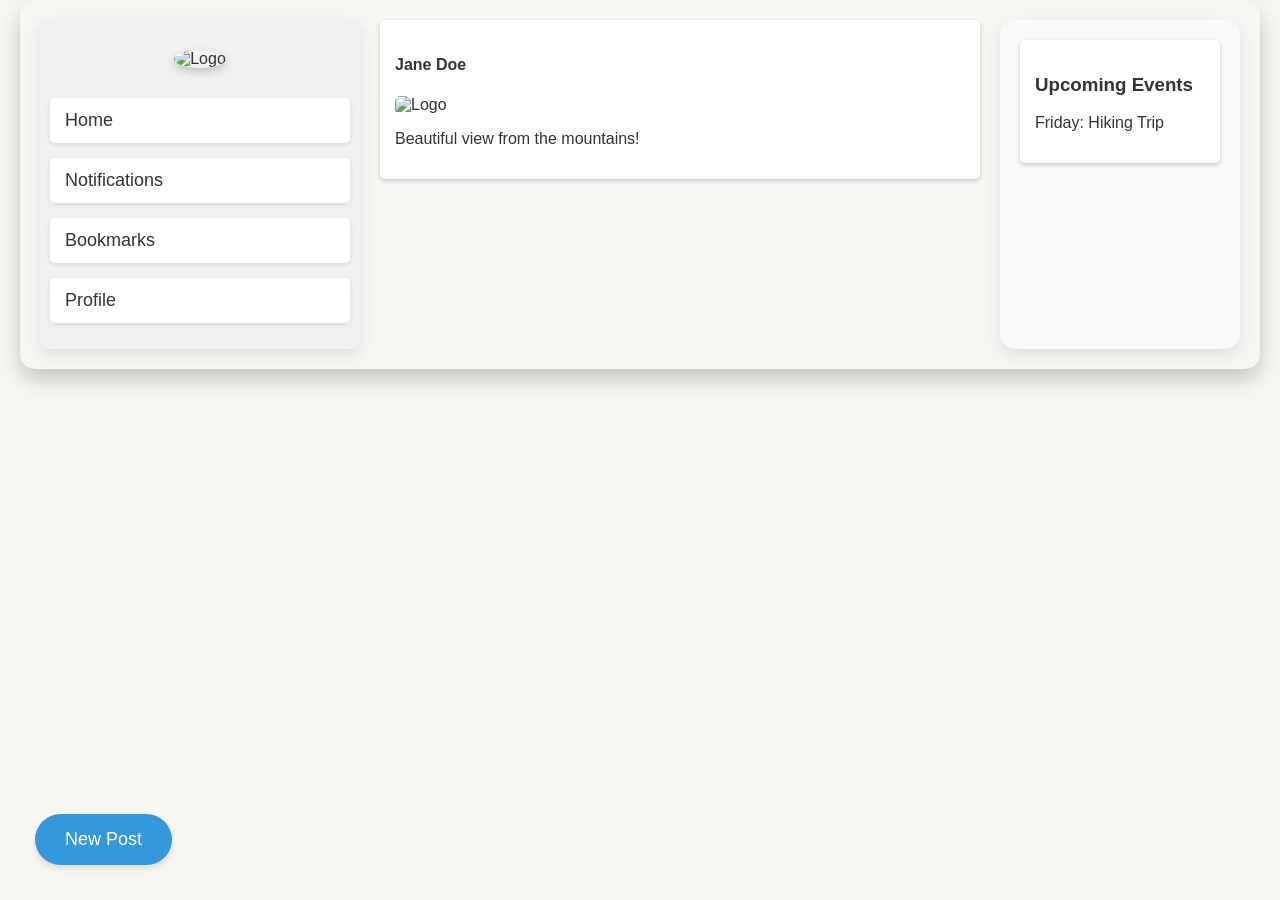
==== app/templates/index.html @ c6361bc2 "changed folder structure for flask" ====
<!DOCTYPE html>
<html>
<head>
    <title>Custom Social Media Template</title>
    <meta charset="UTF-8">
    <meta name="viewport" content="width=device-width, initial-scale=1">
    <!-- Link to the CSS file -->
    <link rel="stylesheet" type="text/css" href="../static/index.css">
</head>
<body>

<div class="container">
  <!-- Left Column: Fixed Menu -->
  <div class="left-column">
    <!-- Logo -->
    <div class="logo">
      <img src="logo.png" alt="Logo">
    </div>
    <!-- Menu -->
    <div class="menu">
      <ul>
        <li><a href="/">Home</a></li>
        <li><a href="notifications.html">Notifications</a></li>
        <li><a href="bookmarks.html">Bookmarks</a></li>
        <li><a href="javascript:void(0)" onclick="openProfileModal()">Profile</a></li>
      </ul>
    </div>
  </div>
  
  <!-- Middle Column: Posts -->
  <div class="middle-column">
    <!-- Example Post -->
    <div class="card post">
      <h4>Jane Doe</h4>
      <!-- Add onclick event to the image -->
      <img src="https://picsum.photos/100/100" alt="Logo" onclick="goToAboutPage(this.src)">
      <p>Beautiful view from the mountains!</p>
    </div>
  </div>
  
  <!-- Right Column: Events -->
  <div class="right-column">
    <div class="card">
      <h3>Upcoming Events</h3>
      <p>Friday: Hiking Trip</p>
    </div>
  </div>
</div>

<!-- Profile Modal -->
<div id="profileModal" class="modal" style="display: none;">
  <div class="modal-content">
    <span class="close" onclick="closeProfileModal()">&times;</span>
    <h2>Profile</h2>
    <div class="profile-info">
      <p><strong>Username:</strong> JaneDoe</p>
      <p><strong>Email:</strong> jane.doe@example.com</p>
      <p><strong>Bio:</strong> Lorem ipsum dolor sit amet, consectetur adipiscing elit.</p>
    </div>
  </div>
</div>

<!-- New Post Button -->
<div id="newPostModal" class="modal">
  <div class="modal-content">
      <span id="closeModal" class="close">&times;</span>
      <h2>Create New Post</h2>
      <form id="newPostForm">
          <label for="postTitle">Title</label>
          <input type="text" id="postTitle" placeholder="Enter title" required>

          <label for="postDescription">Description</label>
          <textarea id="postDescription" placeholder="Enter description" required></textarea>

          <label for="postImage">Upload Image</label>
          <input type="file" id="postImage" accept="image/*">

          <button type="submit" id="submitPostBtn">Post</button>
      </form>
  </div>
</div>
<button id="newPostBtn" class="new-post-btn">New Post</button>


  <!-- Bookmarks Pop-Up Modal -->
<div id="bookmarksModal" class="modal">
  <div class="modal-content">
      <span id="closeBookmarksModal" class="close">&times;</span>
      <h2>Bookmarks</h2>
      <p>Your bookmarked items will appear here.</p>
      <!-- You can add a list of bookmarks or any other content here -->
  </div>
</div>

<!-- Notifications Pop-Up Modal -->
<div id="notificationsModal" class="modal">
<div class="modal-content">
  <span id="closeNotificationsModal" class="close">&times;</span>
  <h2>Notifications</h2>
  <p>Your notifications will appear here.</p>
  <!-- You can add a list of notifications or any other content here -->
</div>
</div>

<!-- Include the modal.js file -->
<script src="modal.js"></script>

<script>
  // Function to redirect to about.html with the image URL as a query parameter
  function goToAboutPage(imageUrl) {
      window.location.href = `about.html?image=${encodeURIComponent(imageUrl)}`;
  }
  
</script>
<script src="../static/index.js"></script>
</body>
</html>
---- app/static/index.css ----
/* General Styles */
body {
    font-family: 'Arial', sans-serif;
    background-color: #f6f7f3; /* Change to a light gray or white */
    color: #333;
    margin: 0;
    padding: 0;
}

.navbar {
    background-color: #0077cc;
    overflow: hidden;
    padding: 10px;
    color: white;
    text-align: center;
    font-size: 20px;
}

.container {
    max-width: 1200px;
    margin: auto;
    padding: 20px;
    display: flex;
    gap: 20px;
    background-color: #f6f7f3; /* Match the body background */
    border-radius: 15px;
    box-shadow: 0 10px 20px rgba(0, 0, 0, 0.2);
    animation: fadeIn 1s ease-in-out;
}

@keyframes fadeIn {
    from {
        opacity: 0;
        transform: translateY(20px);
    }
    to {
        opacity: 1;
        transform: translateY(0);
    }
}

.left-column {
    width: 25%;
    padding: 10px;
    background-color: #f1f1f1;
    border-radius: 10px;
    box-shadow: 0 5px 15px rgba(0, 0, 0, 0.1);
}

.middle-column {
    flex: 3;
}

.right-column {
    flex: 1;
    background-color: #f9f9f9;
    padding: 20px;
    border-radius: 15px;
    box-shadow: 0 5px 15px rgba(0, 0, 0, 0.1);
}

.card {
    background-color: white;
    padding: 15px;
    margin-bottom: 20px;
    border-radius: 5px;
    box-shadow: 0px 2px 5px rgba(0, 0, 0, 0.2);
}

.post img {
    width: 100%;
    border-radius: 5px;
}

.btn {
    padding: 8px 12px;
    margin-top: 10px;
    background-color: #0077cc;
    color: white;
    border: none;
    cursor: pointer;
    border-radius: 3px;
    transition: background-color 0.3s ease;
}

.btn:hover {
    background-color: #005fa3;
}

/* Logo Styles */
.logo {
    text-align: center;
    margin-top: 20px;
    margin-bottom: 30px;
}

.logo img {
    width: 80px;
    border-radius: 50%;
    box-shadow: 0px 4px 10px rgba(0, 0, 0, 0.2);
}

/* Menu Styles */
.menu {
    margin-top: 20px;
}

.menu ul {
    list-style-type: none;
    padding: 0;
}

.menu ul li {
    margin-bottom: 15px;
}

.menu ul li a {
    text-decoration: none;
    color: #333;
    font-size: 18px;
    display: block;
    padding: 12px 15px;
    border-radius: 5px;
    transition: all 0.3s ease;
    background-color: white;
    box-shadow: 0px 2px 5px rgba(0, 0, 0, 0.1);
}

.menu ul li a:hover {
    background-color: #0077cc;
    color: white;
    transform: translateY(-3px);
    box-shadow: 0px 4px 10px rgba(0, 0, 0, 0.2);
}
/* Modal (Popup) styles */
.modal {
    display: none; /* Hidden by default */
    position: fixed; /* Stay in place */
    z-index: 1; /* Sit on top */
    left: 0;
    top: 0;
    width: 100%; /* Full width */
    height: 100%; /* Full height */
    background-color: rgba(0, 0, 0, 0.5); /* Black with transparency */
    display: flex;
    justify-content: center;  /* Center the modal horizontally */
    align-items: center;      /* Center the modal vertically */
}

/* Modal Content Style */
.modal-content {
    background-color: white;
    padding: 30px;
    border-radius: 8px;
    box-shadow: 0 0 15px rgba(0, 0, 0, 0.1);
    width: 100%;
    max-width: 400px;
    position: relative;
}

/* Close button */
.close {
    position: absolute;
    top: 10px;
    right: 10px;
    font-size: 30px;
    font-weight: bold;
    color: #000;
    cursor: pointer;
}

.close:hover,
.close:focus {
    color: red;
    text-decoration: none;
    cursor: pointer;
}

.profile-info {
    margin-bottom: 20px;
}

.profile-info p {
    margin: 10px 0;
}
/* Modal (Popup) styles */
.modal {
    display: none; /* Hidden by default */
    position: fixed; /* Stay in place */
    z-index: 1; /* Sit on top */
    left: 0;
    top: 0;
    width: 100%; /* Full width */
    height: 100%; /* Full height */
    background-color: rgba(0, 0, 0, 0.5); /* Black with transparency */
    justify-content: center;  /* Center the modal horizontally */
    align-items: center;      /* Center the modal vertically */
    animation-duration: 0.3s; /* Animation duration */
    animation-fill-mode: both; /* Keep the final state of the animation */
}

/* Modal Content Style */
.modal-content {
    background-color: white;
    padding: 30px;
    border-radius: 8px;
    box-shadow: 0 0 15px rgba(0, 0, 0, 0.1);
    width: 100%;
    max-width: 400px;
    position: relative;
    animation-duration: 0.3s; /* Animation duration */
    animation-fill-mode: both; /* Keep the final state of the animation */
}

/* Close button */
.close {
    position: absolute;
    top: 10px;
    right: 10px;
    font-size: 30px;
    font-weight: bold;
    color: #000;
    cursor: pointer;
}

.close:hover,
.close:focus {
    color: red;
    text-decoration: none;
    cursor: pointer;
}

.profile-info {
    margin-bottom: 20px;
}

.profile-info p {
    margin: 10px 0;
}

/* Fade In Animation */
@keyframes fadeIn {
    from {
        opacity: 0;
        transform: translateY(-20px);
    }
    to {
        opacity: 1;
        transform: translateY(0);
    }
}

.fadeIn {
    animation-name: fadeIn;
}

/* Fade Out Animation */
@keyframes fadeOut {
    from {
        opacity: 1;
        transform: translateY(0);
    }
    to {
        opacity: 0;
        transform: translateY(-20px);
    }
}

.fadeOut {
    animation-name: fadeOut;
}
/* New Post Modal Styles */
.modal {
    display: none; /* Hidden by default */
    position: fixed;
    z-index: 1; /* Sit on top */
    left: 0;
    top: 0;
    width: 100%;
    height: 100%;
    background-color: rgba(0, 0, 0, 0.4); /* Black with opacity */
    justify-content: center;
    align-items: center;
}

/* Modal Content */
.modal-content {
    background-color: #fff;
    margin: auto;
    padding: 20px;
    border-radius: 10px;
    width: 800px;
    box-shadow: 0 4px 8px rgba(0, 0, 0, 0.2);
    position: relative; /* This will help us position the close button */
}

/* Close Button */
.close {
    color: #aaa;
    font-size: 28px;
    font-weight: bold;
    position: absolute;
    top: 10px;
    right: 10px; /* Ensures the button stays at the top right */
}

.close:hover,
.close:focus {
    color: black;
    text-decoration: none;
    cursor: pointer;
}

/* New Post Form Styles */
#newPostForm {
    display: flex;
    flex-direction: column;
}

#newPostForm label {
    margin-bottom: 5px;
    font-size: 16px;
}

#newPostForm input,
#newPostForm textarea {
    padding: 10px;
    margin-bottom: 10px;
    font-size: 16px;
    border: 1px solid #ddd;
    border-radius: 5px;
}

#newPostForm textarea {
    resize: vertical;
    height: 300px;
}

#submitPostBtn {
    background-color: #3498db;
    color: white;
    border: none;
    padding: 10px;
    border-radius: 5px;
    cursor: pointer;
    font-size: 16px;
    transition: background-color 0.3s ease;
}

#submitPostBtn:hover {
    background-color: #0077cc;
}

/* New Post Button Styles */
.new-post-btn {
    position: fixed;
    bottom: 35px;
    left: 35px;
    background-color: #3498db;
    color: white;
    border: none;
    padding: 15px 30px;
    border-radius: 30px;
    font-size: 18px;
    cursor: pointer;
    box-shadow: 0 4px 6px rgba(0, 0, 0, 0.1);
    transition: background-color 0.3s ease, transform 0.2s ease;
}

.new-post-btn:hover {
    background-color: #0077cc;
    transform: scale(1.1);
}

.new-post-btn:focus {
    outline: none;
}


/* Modal for Bookmarks */
.modal {
    display: none; /* Hidden by default */
    position: fixed;
    z-index: 1;
    left: 0;
    top: 0;
    width: 100%;
    height: 100%;
    background-color: rgba(0, 0, 0, 0.4);
    justify-content: center;
    align-items: center;
}

/* Modal Content */
.modal-content {
    background-color: #fff;
    margin: auto;
    padding: 20px;
    border-radius: 10px;
    width: 600px;
    box-shadow: 0 4px 8px rgba(0, 0, 0, 0.2);
    position: relative;
}

/* Close Button */
.close {
    color: #aaa;
    font-size: 28px;
    font-weight: bold;
    position: absolute;
    top: 10px;
    right: 10px;
    cursor: pointer;
}

.close:hover,
.close:focus {
    color: black;
    text-decoration: none;
    cursor: pointer;
}

/* Responsive Design */
@media (max-width: 768px) {
    .container {
        flex-direction: column;
        padding: 10px;
    }

    .left-column, .middle-column, .right-column {
        width: 100%;
    }
}
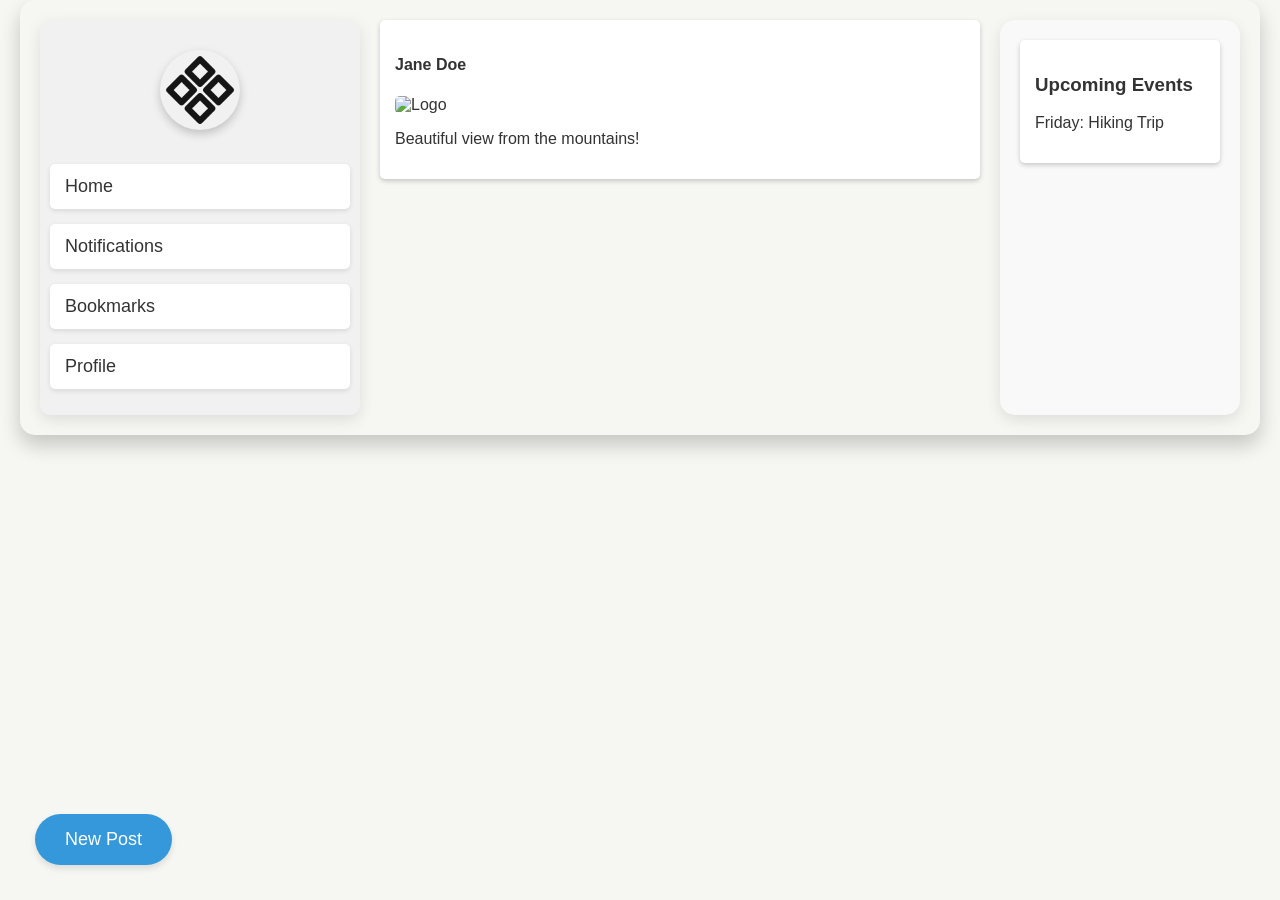
==== commit 4ac12000: "Update" ====
--- a/app/templates/index.html
+++ b/app/templates/index.html
@@ -14,12 +14,12 @@
   <div class="left-column">
     <!-- Logo -->
     <div class="logo">
-      <img src="logo.png" alt="Logo">
+      <img src="../static/logo.png" alt="Logo">
     </div>
     <!-- Menu -->
     <div class="menu">
       <ul>
-        <li><a href="/">Home</a></li>
+        <li><a href="index.html">Home</a></li>
         <li><a href="notifications.html">Notifications</a></li>
         <li><a href="bookmarks.html">Bookmarks</a></li>
         <li><a href="javascript:void(0)" onclick="openProfileModal()">Profile</a></li>
@@ -37,6 +37,8 @@
       <p>Beautiful view from the mountains!</p>
     </div>
   </div>
+  
+  
   
   <!-- Right Column: Events -->
   <div class="right-column">
@@ -103,7 +105,7 @@
 </div>
 
 <!-- Include the modal.js file -->
-<script src="modal.js"></script>
+<script src="../static/modal.js"></script>
 
 <script>
   // Function to redirect to about.html with the image URL as a query parameter
@@ -112,6 +114,7 @@
   }
   
 </script>
+
 <script src="../static/index.js"></script>
 </body>
 </html>
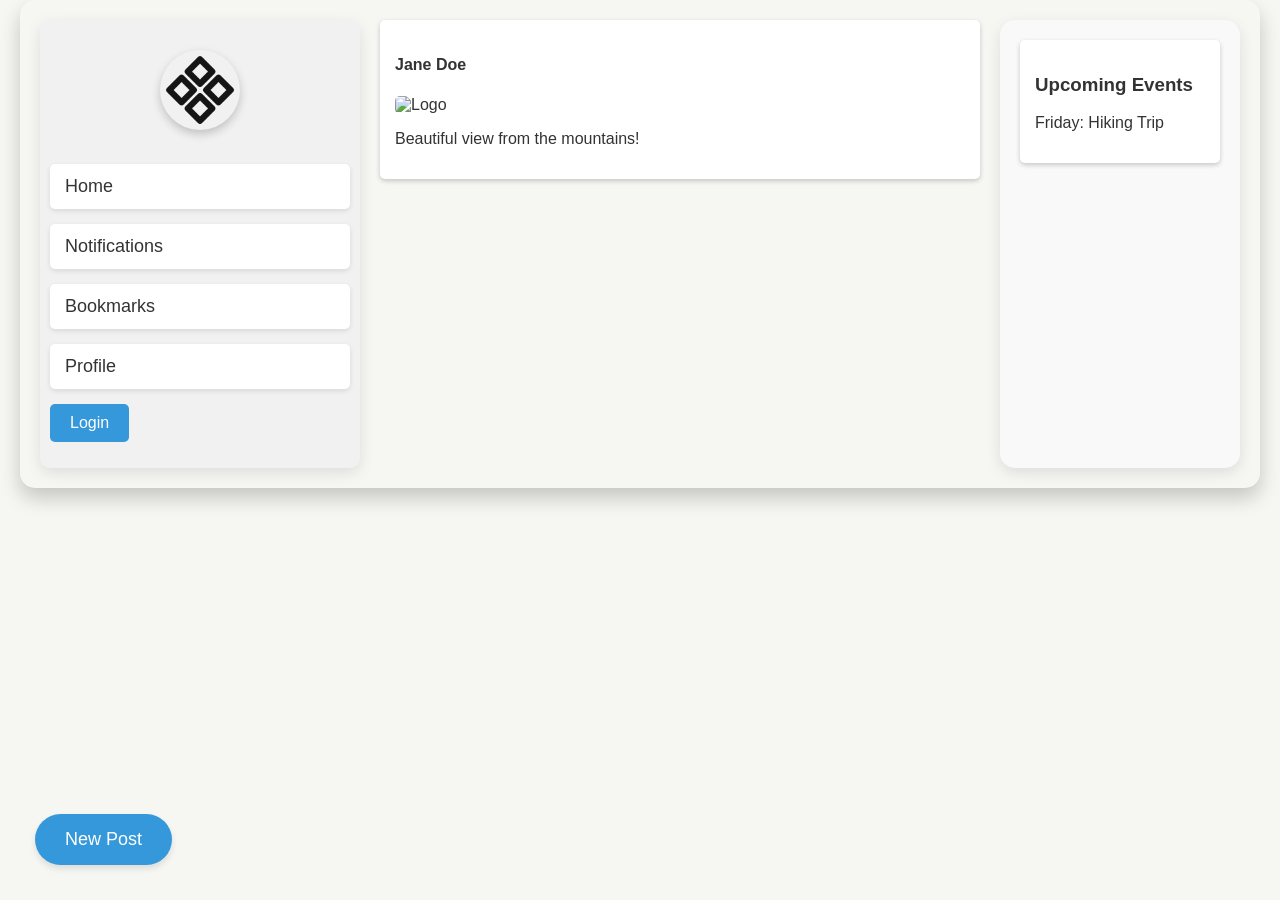
==== commit ccf6a856: "update 11:12" ====
--- a/app/templates/index.html
+++ b/app/templates/index.html
@@ -23,6 +23,7 @@
         <li><a href="notifications.html">Notifications</a></li>
         <li><a href="bookmarks.html">Bookmarks</a></li>
         <li><a href="javascript:void(0)" onclick="openProfileModal()">Profile</a></li>
+        <li><button id="loginBtn" class="login-btn">Login</button></li> <!-- Add Login Button -->
       </ul>
     </div>
   </div>
@@ -49,6 +50,51 @@
   </div>
 </div>
 
+<!-- Login Modal -->
+<div id="loginModal" class="modal">
+  <div class="modal-content">
+    <span class="close" onclick="closeLoginModal()">&times;</span>
+    <h2>Login</h2>
+    <form id="loginForm">
+      <label for="username">Username</label>
+      <input type="text" id="username" placeholder="Enter username" required>
+
+      <label for="password">Password</label>
+      <input type="password" id="password" placeholder="Enter password" required>
+
+      <button type="submit">Login</button>
+    </form>
+    <!-- Feedback message for login validation -->
+    <div id="loginFeedback" style="margin-top: 10px; color: red;"></div>
+    <p>No account? <a href="javascript:void(0)" onclick="openRegistrationModal()">Register here</a></p>
+  </div>
+</div>
+
+<!-- Registration Modal -->
+<div id="registrationModal" class="modal">
+  <div class="modal-content">
+    <span class="close" onclick="closeRegistrationModal()">&times;</span>
+    <h2>Register</h2>
+    <form id="registrationForm">
+      <label for="regUsername">Username</label>
+      <input type="text" id="regUsername" placeholder="Enter username" required>
+
+      <label for="regEmail">Email</label>
+      <input type="email" id="regEmail" placeholder="Enter email" required>
+
+      <label for="regPassword">Password</label>
+      <input type="password" id="regPassword" placeholder="Enter password" required>
+
+      <label for="regConfirmPassword">Confirm Password</label>
+      <input type="password" id="regConfirmPassword" placeholder="Confirm password" required>
+
+      <button type="submit">Register</button>
+    </form>
+    <!-- Feedback message for validation -->
+    <div id="registrationFeedback" style="margin-top: 10px; color: red;"></div>
+  </div>
+</div>
+
 <!-- Profile Modal -->
 <div id="profileModal" class="modal" style="display: none;">
   <div class="modal-content">
@@ -112,7 +158,275 @@
   function goToAboutPage(imageUrl) {
       window.location.href = `about.html?image=${encodeURIComponent(imageUrl)}`;
   }
-  
+// Function to open the login modal
+function openLoginModal() {
+      document.getElementById('loginModal').style.display = 'flex';
+  }
+
+  // Function to close the login modal
+  function closeLoginModal() {
+      document.getElementById('loginModal').style.display = 'none';
+  }
+
+  // Function to open the registration modal
+  function openRegistrationModal() {
+      closeLoginModal(); // Close the login modal
+      document.getElementById('registrationModal').style.display = 'flex';
+  }
+
+  // Function to close the registration modal
+  function closeRegistrationModal() {
+      document.getElementById('registrationModal').style.display = 'none';
+  }
+
+  // Attach event listener to the login button
+  document.getElementById('loginBtn').addEventListener('click', openLoginModal);
+
+  // Handle login form submission
+  document.getElementById('loginForm').addEventListener('submit', function(event) {
+      event.preventDefault();
+      // Add your login logic here
+      alert('Login functionality to be implemented.');
+  });
+
+  // Handle registration form submission
+  document.getElementById('registrationForm').addEventListener('submit', function(event) {
+      event.preventDefault();
+
+      // Get form values
+      const username = document.getElementById('regUsername').value.trim();
+      const email = document.getElementById('regEmail').value.trim();
+      const password = document.getElementById('regPassword').value.trim();
+      const confirmPassword = document.getElementById('regConfirmPassword').value.trim();
+
+      // Validation
+      if (!username || !email || !password || !confirmPassword) {
+          alert('All fields are required.');
+          return;
+      }
+
+      if (password !== confirmPassword) {
+          alert('Passwords do not match.');
+          return;
+      }
+
+      if (password.length < 6) {
+          alert('Password must be at least 6 characters long.');
+          return;
+      }
+
+      // Simulate successful registration
+      alert('Registration successful! Redirecting to login...');
+
+      // Close the registration modal
+      closeRegistrationModal();
+
+      // Open the login modal
+      openLoginModal();
+  });
+
+  // Close modals when clicking outside the modal content
+  window.addEventListener('click', function(event) {
+      if (event.target === document.getElementById('loginModal')) {
+          closeLoginModal();
+      }
+      if (event.target === document.getElementById('registrationModal')) {
+          closeRegistrationModal();
+      }
+  });
+  // Handle registration form submission
+document.getElementById('registrationForm').addEventListener('submit', function(event) {
+    event.preventDefault();
+
+    // Get form values
+    const username = document.getElementById('regUsername').value.trim();
+    const email = document.getElementById('regEmail').value.trim();
+    const password = document.getElementById('regPassword').value.trim();
+    const confirmPassword = document.getElementById('regConfirmPassword').value.trim();
+
+    // Clear previous feedback
+    const feedback = document.getElementById('registrationFeedback');
+    feedback.textContent = '';
+
+    // Validation
+    if (!username || !email || !password || !confirmPassword) {
+        feedback.textContent = 'All fields are required.';
+        return;
+    }
+
+    if (password !== confirmPassword) {
+        feedback.textContent = 'Passwords do not match.';
+        return;
+    }
+
+    if (password.length < 6) {
+        feedback.textContent = 'Password must be at least 6 characters long.';
+        return;
+    }
+
+    // Simulate successful registration
+    feedback.textContent = 'Registration successful! Redirecting to login...';
+    feedback.style.color = 'green';
+
+    // Close the registration modal after 2 seconds
+    setTimeout(() => {
+        closeRegistrationModal();
+        openLoginModal();
+    }, 2000);
+});
+// Handle login form submission
+document.getElementById('loginForm').addEventListener('submit', function(event) {
+    event.preventDefault();
+
+    // Get form values
+    const username = document.getElementById('username').value.trim();
+    const password = document.getElementById('password').value.trim();
+
+    // Clear previous feedback
+    const feedback = document.getElementById('loginFeedback');
+    feedback.textContent = '';
+
+    // Validation
+    if (!username || !password) {
+        feedback.textContent = 'Username and password are required.';
+        return;
+    }
+
+    if (password.length < 6) {
+        feedback.textContent = 'Password must be at least 6 characters long.';
+        return;
+    }
+
+    // Simulate successful login
+    feedback.textContent = 'Login successful!';
+    feedback.style.color = 'green';
+
+    // Close the login modal after 2 seconds
+    setTimeout(() => {
+        closeLoginModal();
+    }, 2000);
+});
+// Store registered users in localStorage
+let registeredUsers = JSON.parse(localStorage.getItem('registeredUsers')) || [];
+
+// Function to open the login modal
+function openLoginModal() {
+    document.getElementById('loginModal').style.display = 'flex';
+}
+
+// Function to close the login modal
+function closeLoginModal() {
+    document.getElementById('loginModal').style.display = 'none';
+}
+
+// Function to open the registration modal
+function openRegistrationModal() {
+    closeLoginModal(); // Close the login modal
+    document.getElementById('registrationModal').style.display = 'flex';
+}
+
+// Function to close the registration modal
+function closeRegistrationModal() {
+    document.getElementById('registrationModal').style.display = 'none';
+}
+
+// Attach event listener to the login button
+document.getElementById('loginBtn').addEventListener('click', openLoginModal);
+
+// Handle login form submission
+document.getElementById('loginForm').addEventListener('submit', function(event) {
+    event.preventDefault();
+
+    // Get form values
+    const username = document.getElementById('username').value.trim();
+    const password = document.getElementById('password').value.trim();
+
+    // Clear previous feedback
+    const feedback = document.getElementById('loginFeedback');
+    feedback.textContent = '';
+
+    // Validation
+    if (!username || !password) {
+        feedback.textContent = 'Username and password are required.';
+        return;
+    }
+
+    if (password.length < 6) {
+        feedback.textContent = 'Password must be at least 6 characters long.';
+        return;
+    }
+
+    // Check if the user is registered
+    const user = registeredUsers.find(user => user.username === username && user.password === password);
+
+    if (user) {
+        // Successful login
+        feedback.textContent = 'Login successful!';
+        feedback.style.color = 'green';
+
+        // Close the login modal after 2 seconds
+        setTimeout(() => {
+            closeLoginModal();
+        }, 2000);
+    } else {
+        // Failed login
+        feedback.textContent = 'Invalid username or password. Please register first.';
+        feedback.style.color = 'red';
+    }
+});
+
+// Handle registration form submission
+document.getElementById('registrationForm').addEventListener('submit', function(event) {
+    event.preventDefault();
+
+    // Get form values
+    const username = document.getElementById('regUsername').value.trim();
+    const email = document.getElementById('regEmail').value.trim();
+    const password = document.getElementById('regPassword').value.trim();
+    const confirmPassword = document.getElementById('regConfirmPassword').value.trim();
+
+    // Clear previous feedback
+    const feedback = document.getElementById('registrationFeedback');
+    feedback.textContent = '';
+
+    // Validation
+    if (!username || !email || !password || !confirmPassword) {
+        feedback.textContent = 'All fields are required.';
+        return;
+    }
+
+    if (password !== confirmPassword) {
+        feedback.textContent = 'Passwords do not match.';
+        return;
+    }
+
+    if (password.length < 6) {
+        feedback.textContent = 'Password must be at least 6 characters long.';
+        return;
+    }
+
+    // Check if the username is already registered
+    const userExists = registeredUsers.some(user => user.username === username);
+
+    if (userExists) {
+        feedback.textContent = 'Username already exists. Please choose a different username.';
+        return;
+    }
+
+    // Add the new user to registeredUsers
+    registeredUsers.push({ username, email, password });
+    localStorage.setItem('registeredUsers', JSON.stringify(registeredUsers));
+
+    // Simulate successful registration
+    feedback.textContent = 'Registration successful! Redirecting to login...';
+    feedback.style.color = 'green';
+
+    // Close the registration modal after 2 seconds
+    setTimeout(() => {
+        closeRegistrationModal();
+        openLoginModal();
+    }, 2000);
+});  
 </script>
 
 <script src="../static/index.js"></script>
--- a/app/static/index.css
+++ b/app/static/index.css
@@ -430,4 +430,97 @@
     .left-column, .middle-column, .right-column {
         width: 100%;
     }
+}
+/* Login Button Styles */
+.login-btn {
+    background-color: #3498db;
+    color: white;
+    border: none;
+    padding: 10px 20px;
+    border-radius: 5px;
+    cursor: pointer;
+    font-size: 16px;
+    transition: background-color 0.3s ease;
+}
+
+.login-btn:hover {
+    background-color: #0077cc;
+}
+
+/* Modal Styles */
+.modal {
+    display: none; / Hidden by default /
+    position: fixed;
+    z-index: 1;
+    left: 0;
+    top: 0;
+    width: 100%;
+    height: 100%;
+    background-color: rgba(0, 0, 0, 0.5);
+    justify-content: center;
+    align-items: center;
+}
+
+.modal-content {
+    background-color: white;
+    padding: 20px;
+    border-radius: 10px;
+    width: 100%;
+    max-width: 400px;
+    position: relative;
+}
+
+.close {
+    position: absolute;
+    top: 10px;
+    right: 10px;
+    font-size: 24px;
+    cursor: pointer;
+}
+
+.close:hover {
+    color: red;
+}
+
+/* Form Styles */
+form {
+    display: flex;
+    flex-direction: column;
+}
+
+form label {
+    margin-bottom: 5px;
+}
+
+form input {
+    padding: 10px;
+    margin-bottom: 10px;
+    border: 1px solid #ddd;
+    border-radius: 5px;
+}
+
+form button {
+    background-color: #3498db;
+    color: white;
+    border: none;
+    padding: 10px;
+    border-radius: 5px;
+    cursor: pointer;
+    font-size: 16px;
+    transition: background-color 0.3s ease;
+}
+
+form button:hover {
+    background-color: #0077cc;
+}
+
+/* Feedback Message Styles */
+#registrationFeedback {
+    margin-top: 10px;
+    font-size: 14px;
+    color: red;
+}
+
+#registrationFeedback.success {
+    color: green;
 }
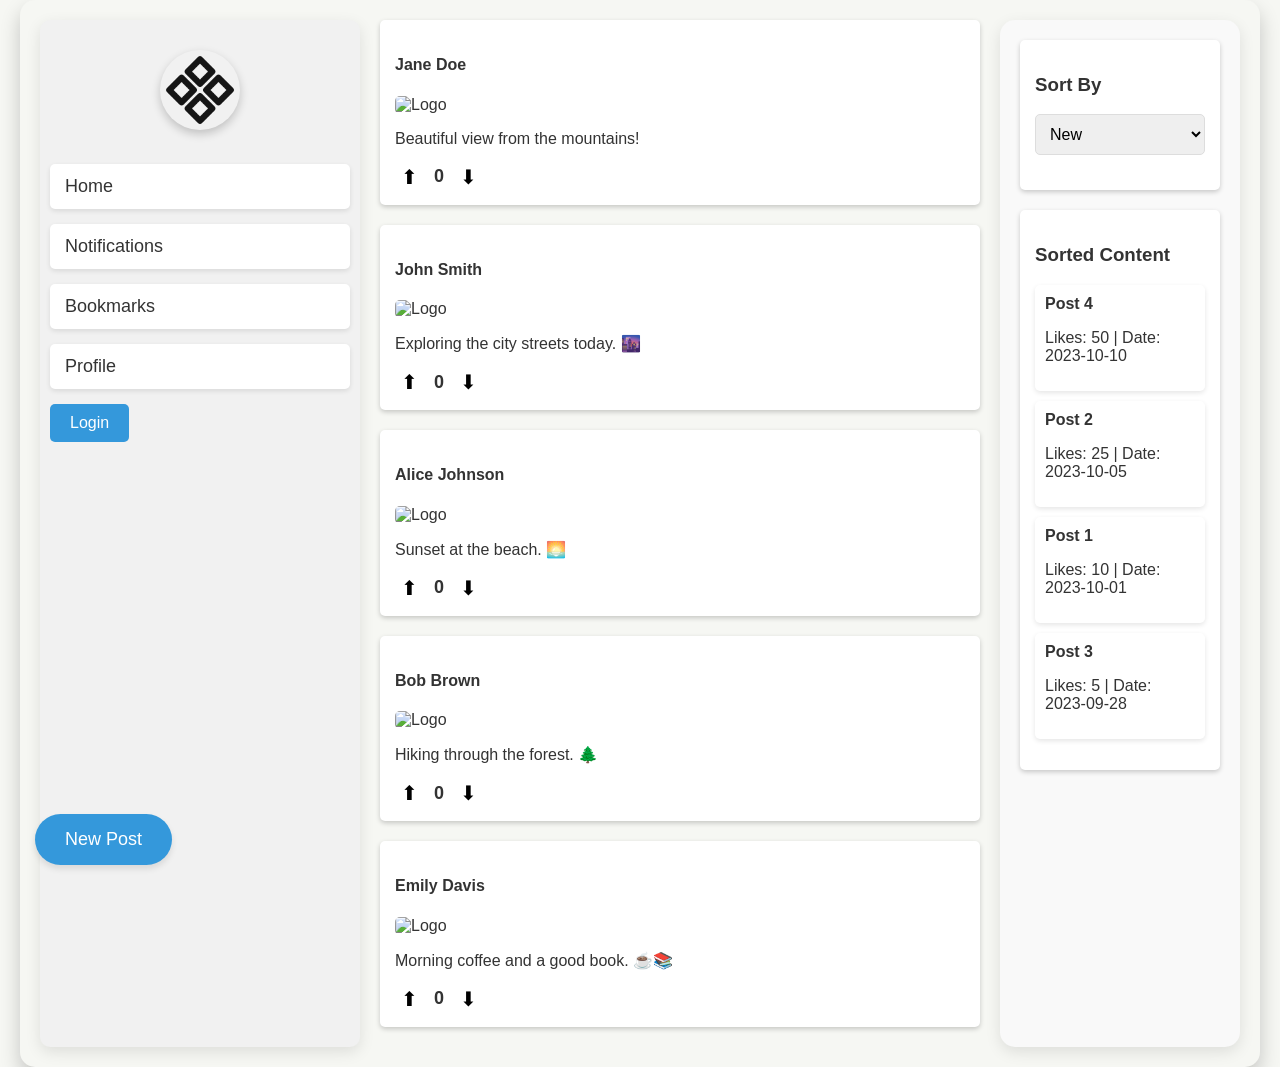
==== commit f25000b3: "Update 12:55" ====
--- a/app/templates/index.html
+++ b/app/templates/index.html
@@ -30,23 +30,88 @@
   
   <!-- Middle Column: Posts -->
   <div class="middle-column">
-    <!-- Example Post -->
-    <div class="card post">
-      <h4>Jane Doe</h4>
-      <!-- Add onclick event to the image -->
-      <img src="https://picsum.photos/100/100" alt="Logo" onclick="goToAboutPage(this.src)">
-      <p>Beautiful view from the mountains!</p>
-    </div>
-  </div>
+    <!-- Post 1 -->
+    <div class="card post" data-post-id="1">
+        <h4>Jane Doe</h4>
+        <img src="https://picsum.photos/100/100" alt="Logo" onclick="goToAboutPage(this.src)">
+        <p>Beautiful view from the mountains!</p>
+        <div class="vote-buttons">
+            <button class="upvote-btn">⬆</button>
+            <span class="vote-count">0</span>
+            <button class="downvote-btn">⬇</button>
+        </div>
+    </div>
+
+    <!-- Post 2 -->
+    <div class="card post" data-post-id="2">
+        <h4>John Smith</h4>
+        <img src="https://picsum.photos/100/101" alt="Logo" onclick="goToAboutPage(this.src)">
+        <p>Exploring the city streets today. 🌆</p>
+        <div class="vote-buttons">
+            <button class="upvote-btn">⬆</button>
+            <span class="vote-count">0</span>
+            <button class="downvote-btn">⬇</button>
+        </div>
+    </div>
+
+    <!-- Post 3 -->
+    <div class="card post" data-post-id="3">
+        <h4>Alice Johnson</h4>
+        <img src="https://picsum.photos/100/102" alt="Logo" onclick="goToAboutPage(this.src)">
+        <p>Sunset at the beach. 🌅</p>
+        <div class="vote-buttons">
+            <button class="upvote-btn">⬆</button>
+            <span class="vote-count">0</span>
+            <button class="downvote-btn">⬇</button>
+        </div>
+    </div>
+
+    <!-- Post 4 -->
+    <div class="card post" data-post-id="4">
+        <h4>Bob Brown</h4>
+        <img src="https://picsum.photos/100/103" alt="Logo" onclick="goToAboutPage(this.src)">
+        <p>Hiking through the forest. 🌲</p>
+        <div class="vote-buttons">
+            <button class="upvote-btn">⬆</button>
+            <span class="vote-count">0</span>
+            <button class="downvote-btn">⬇</button>
+        </div>
+    </div>
+
+    <!-- Post 5 -->
+    <div class="card post" data-post-id="5">
+        <h4>Emily Davis</h4>
+        <img src="https://picsum.photos/100/104" alt="Logo" onclick="goToAboutPage(this.src)">
+        <p>Morning coffee and a good book. ☕📚</p>
+        <div class="vote-buttons">
+            <button class="upvote-btn">⬆</button>
+            <span class="vote-count">0</span>
+            <button class="downvote-btn">⬇</button>
+        </div>
+    </div>
+</div>
   
   
   
-  <!-- Right Column: Events -->
-  <div class="right-column">
-    <div class="card">
-      <h3>Upcoming Events</h3>
-      <p>Friday: Hiking Trip</p>
-    </div>
+  <!-- Right Column: Sorting and Events -->
+<div class="right-column">
+  <div class="card">
+      <h3>Sort By</h3>
+      <!-- Dropdown for sorting options -->
+      <select id="sortOptions" class="sort-dropdown">
+          <option value="new">New</option>
+          <option value="popular">Popular</option>
+          <option value="forYou">For You</option>
+          <option value="date">Date</option>
+      </select>
+  </div>
+
+  <!-- Display sorted content here -->
+  <div id="sortedContent" class="card">
+      <h3>Sorted Content</h3>
+      <ul id="contentList">
+          <!-- Content will be dynamically added here -->
+      </ul>
   </div>
 </div>
 
@@ -427,6 +492,59 @@
         openLoginModal();
     }, 2000);
 });  
+
+// Sample data for demonstration
+const sampleContent = [
+    { id: 1, title: "Post 1", likes: 10, date: "2023-10-01", forYou: false },
+    { id: 2, title: "Post 2", likes: 25, date: "2023-10-05", forYou: true },
+    { id: 3, title: "Post 3", likes: 5, date: "2023-09-28", forYou: false },
+    { id: 4, title: "Post 4", likes: 50, date: "2023-10-10", forYou: true },
+];
+
+// Function to render content based on sorting
+function renderContent(sortBy) {
+    const contentList = document.getElementById("contentList");
+    contentList.innerHTML = ""; // Clear existing content
+
+    let sortedContent = [...sampleContent];
+
+    switch (sortBy) {
+        case "new":
+            sortedContent.sort((a, b) => new Date(b.date) - new Date(a.date));
+            break;
+        case "popular":
+            sortedContent.sort((a, b) => b.likes - a.likes);
+            break;
+        case "forYou":
+            sortedContent = sortedContent.filter((item) => item.forYou);
+            break;
+        case "date":
+            sortedContent.sort((a, b) => new Date(a.date) - new Date(b.date));
+            break;
+        default:
+            break;
+    }
+
+    // Render sorted content
+    sortedContent.forEach((item) => {
+        const li = document.createElement("li");
+        li.innerHTML = `
+            <strong>${item.title}</strong>
+            <p>Likes: ${item.likes} | Date: ${item.date}</p>
+        `;
+        contentList.appendChild(li);
+    });
+}
+
+// Event listener for sorting dropdown
+document.getElementById("sortOptions").addEventListener("change", (event) => {
+    const sortBy = event.target.value;
+    renderContent(sortBy);
+});
+
+// Initial render (default: "New")
+renderContent("new");
+
 </script>
 
 <script src="../static/index.js"></script>
--- a/app/static/index.css
+++ b/app/static/index.css
@@ -449,7 +449,7 @@
 
 /* Modal Styles */
 .modal {
-    display: none; / Hidden by default /
+    display: none; 
     position: fixed;
     z-index: 1;
     left: 0;
@@ -523,4 +523,73 @@
 
 #registrationFeedback.success {
     color: green;
+}
+
+/* Right Column Styles */
+.right-column {
+    flex: 1;
+    background-color: #f9f9f9;
+    padding: 20px;
+    border-radius: 15px;
+    box-shadow: 0 5px 15px rgba(0, 0, 0, 0.1);
+}
+
+.sort-dropdown {
+    width: 100%;
+    padding: 10px;
+    font-size: 16px;
+    border: 1px solid #ddd;
+    border-radius: 5px;
+    margin-bottom: 20px;
+    cursor: pointer;
+}
+
+#contentList {
+    list-style-type: none;
+    padding: 0;
+}
+
+#contentList li {
+    background-color: white;
+    padding: 10px;
+    margin-bottom: 10px;
+    border-radius: 5px;
+    box-shadow: 0 2px 5px rgba(0, 0, 0, 0.1);
+    transition: transform 0.2s ease, box-shadow 0.2s ease;
+}
+
+#contentList li:hover {
+    transform: translateY(-3px);
+    box-shadow: 0 4px 10px rgba(0, 0, 0, 0.2);
+}
+
+.vote-buttons {
+    display: flex;
+    align-items: center;
+    gap: 10px;
+    margin-top: 10px;
+}
+
+.upvote-btn,
+.downvote-btn {
+    background: none;
+    border: none;
+    font-size: 20px;
+    cursor: pointer;
+    transition: transform 0.2s ease, color 0.2s ease;
+}
+
+.upvote-btn:hover {
+    color: green;
+    transform: translateY(-2px);
+}
+
+.downvote-btn:hover {
+    color: red;
+    transform: translateY(2px);
+}
+
+.vote-count {
+    font-size: 18px;
+    font-weight: bold;
 }
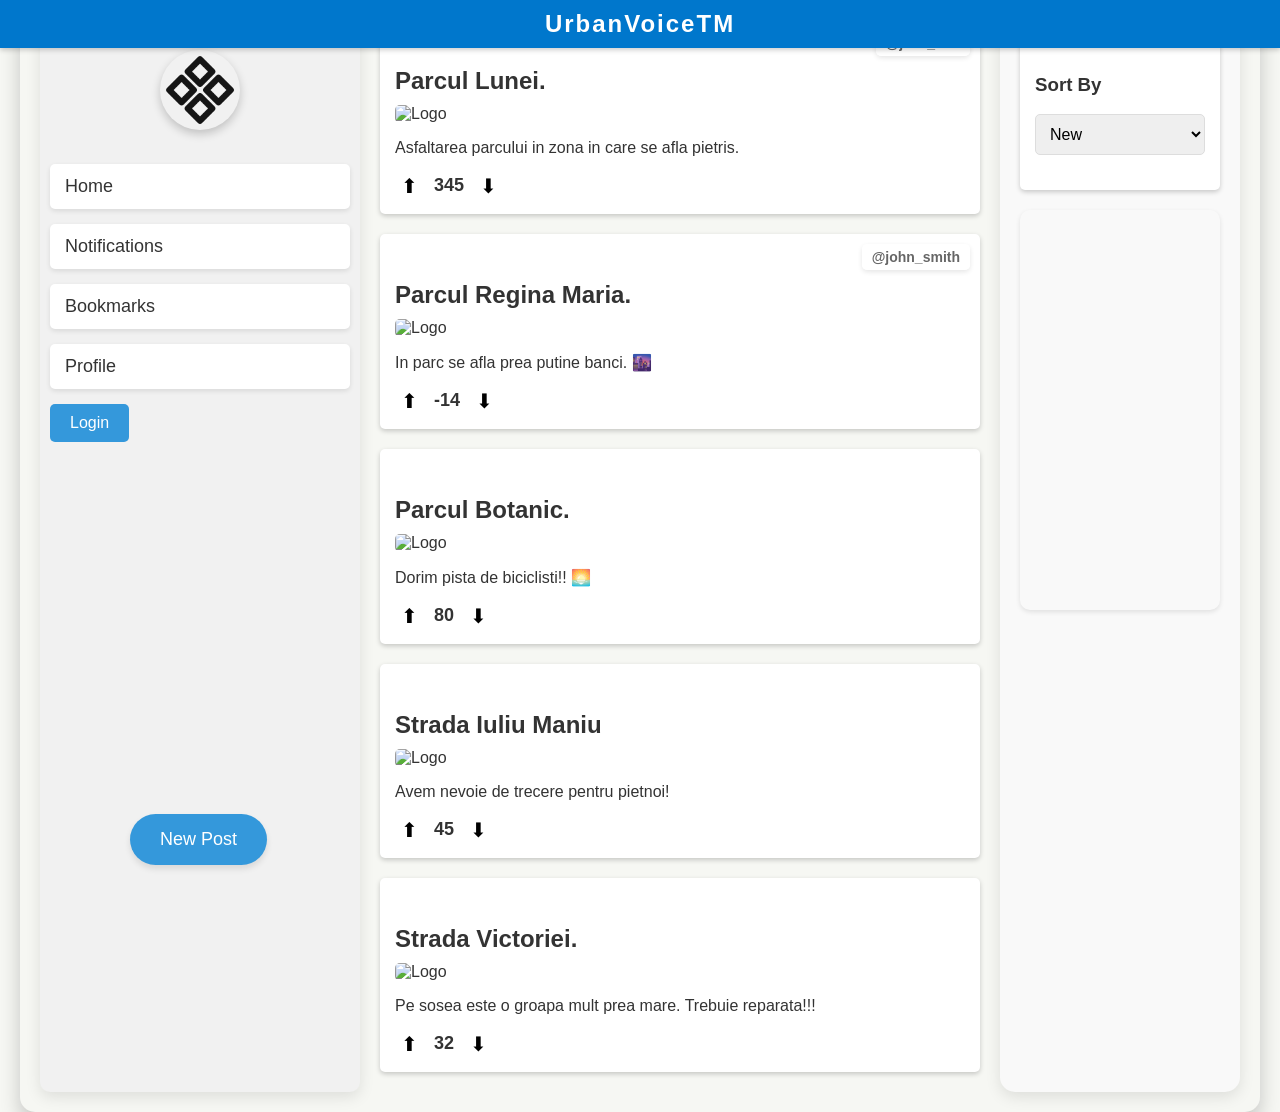
==== commit 784e061c: "Update 3:18" ====
--- a/app/templates/index.html
+++ b/app/templates/index.html
@@ -6,8 +6,18 @@
     <meta name="viewport" content="width=device-width, initial-scale=1">
     <!-- Link to the CSS file -->
     <link rel="stylesheet" type="text/css" href="../static/index.css">
+    <!-- Leaflet CSS -->
+    <link rel="stylesheet" href="https://unpkg.com/leaflet@1.9.4/dist/leaflet.css" integrity="sha256-p4NxAoJBhIIN+hmNHrzRCf9tD/miZyoHS5obTRR9BMY=" crossorigin=""/>
+
+    <!-- Leaflet JavaScript -->
+    <script src="https://unpkg.com/leaflet@1.9.4/dist/leaflet.js" integrity="sha256-20nQCchB9co0qIjJZRGuk2/Z9VM+kNiyxNV1lvTlZBo=" crossorigin=""></script>
+
 </head>
 <body>
+<!-- Blue Bar at the Top -->
+<div class="top-bar">
+    <span class="top-bar-text">UrbanVoiceTM</span>
+</div>
 
 <div class="container">
   <!-- Left Column: Fixed Menu -->
@@ -32,60 +42,62 @@
   <div class="middle-column">
     <!-- Post 1 -->
     <div class="card post" data-post-id="1">
-        <h4>Jane Doe</h4>
-        <img src="https://picsum.photos/100/100" alt="Logo" onclick="goToAboutPage(this.src)">
-        <p>Beautiful view from the mountains!</p>
+        <span class="post-username">@jane_doe</span> <!-- Add username here -->
+        <h4>Parcul Lunei.</h4>
+        <img src="https://media.discordapp.net/attachments/1350152621536575593/1350800805409853460/Parc_Lunei-2.png?ex=67d80ec8&is=67d6bd48&hm=f030ab95ff095e1184a04ccf251322590106971377842afee7516ca1fa25ca73&=&format=webp&quality=lossless&width=1240&height=930" alt="Logo" onclick="goToAboutPage(this.src)">
+        <p>Asfaltarea parcului in zona in care se afla pietris.</p>
         <div class="vote-buttons">
             <button class="upvote-btn">⬆</button>
-            <span class="vote-count">0</span>
+            <span class="vote-count">345</span>
             <button class="downvote-btn">⬇</button>
         </div>
     </div>
 
     <!-- Post 2 -->
     <div class="card post" data-post-id="2">
-        <h4>John Smith</h4>
-        <img src="https://picsum.photos/100/101" alt="Logo" onclick="goToAboutPage(this.src)">
-        <p>Exploring the city streets today. 🌆</p>
+        <span class="post-username">@john_smith</span> <!-- Add username here -->
+        <h4>Parcul Regina Maria.</h4>
+        <img src="https://cdn.discordapp.com/attachments/1350152621536575593/1350800927195402362/b4bf5f21-4974-4948-8343-f10f1957ce51.png?ex=67d80ee5&is=67d6bd65&hm=870dee03c5395ccd517234718c433ef2547c62f171d6f26f6fdc3b79ea884323&" alt="Logo" onclick="goToAboutPage(this.src)">
+        <p>In parc se afla prea putine banci. 🌆</p>
         <div class="vote-buttons">
             <button class="upvote-btn">⬆</button>
-            <span class="vote-count">0</span>
+            <span class="vote-count">-14</span>
             <button class="downvote-btn">⬇</button>
         </div>
     </div>
 
     <!-- Post 3 -->
     <div class="card post" data-post-id="3">
-        <h4>Alice Johnson</h4>
-        <img src="https://picsum.photos/100/102" alt="Logo" onclick="goToAboutPage(this.src)">
-        <p>Sunset at the beach. 🌅</p>
+        <h4>Parcul Botanic.</h4>
+        <img src="https://cdn.discordapp.com/attachments/1350152621536575593/1350801066320724070/index.png?ex=67d80f06&is=67d6bd86&hm=1a987d5b569ba2b5b4ea1f01fb1326f7c45fd7702b66dfd90de7abb029329b69&" alt="Logo" onclick="goToAboutPage(this.src)">
+        <p>Dorim pista de biciclisti!! 🌅</p>
         <div class="vote-buttons">
             <button class="upvote-btn">⬆</button>
-            <span class="vote-count">0</span>
+            <span class="vote-count">80</span>
             <button class="downvote-btn">⬇</button>
         </div>
     </div>
 
     <!-- Post 4 -->
     <div class="card post" data-post-id="4">
-        <h4>Bob Brown</h4>
-        <img src="https://picsum.photos/100/103" alt="Logo" onclick="goToAboutPage(this.src)">
-        <p>Hiking through the forest. 🌲</p>
+        <h4>Strada Iuliu Maniu</h4>
+        <img src="https://cdn.discordapp.com/attachments/1350152621536575593/1350801428385366027/strada-Aries-2.png?ex=67d80f5d&is=67d6bddd&hm=3d0686070c60a436936b12f3d7b7e12c5cb7ebe1878013d15a96dd3c5af9fa57&" alt="Logo" onclick="goToAboutPage(this.src)">
+        <p>Avem nevoie de trecere pentru pietnoi! </p>
         <div class="vote-buttons">
             <button class="upvote-btn">⬆</button>
-            <span class="vote-count">0</span>
+            <span class="vote-count">45</span>
             <button class="downvote-btn">⬇</button>
         </div>
     </div>
 
     <!-- Post 5 -->
     <div class="card post" data-post-id="5">
-        <h4>Emily Davis</h4>
-        <img src="https://picsum.photos/100/104" alt="Logo" onclick="goToAboutPage(this.src)">
-        <p>Morning coffee and a good book. ☕📚</p>
+        <h4>Strada Victoriei.</h4>
+        <img src="https://cdn.discordapp.com/attachments/1350152621536575593/1350802561778581545/image-2013-02-3-14146303-41-bulevardul-vasile-milea-intre-timisoara-drumul-taberei.png?ex=67d8106b&is=67d6beeb&hm=81cf3339149e10c4d1055053b32d2c6bb4b0f47837e7f4136a44f93d9871e2ac&" alt="Logo" onclick="goToAboutPage(this.src)">
+        <p>Pe sosea este o groapa mult prea mare. Trebuie reparata!!!</p>
         <div class="vote-buttons">
             <button class="upvote-btn">⬆</button>
-            <span class="vote-count">0</span>
+            <span class="vote-count">32</span>
             <button class="downvote-btn">⬇</button>
         </div>
     </div>
@@ -106,13 +118,8 @@
       </select>
   </div>
 
-  <!-- Display sorted content here -->
-  <div id="sortedContent" class="card">
-      <h3>Sorted Content</h3>
-      <ul id="contentList">
-          <!-- Content will be dynamically added here -->
-      </ul>
-  </div>
+  <div id="map" style="height: 400px; border-radius: 10px; margin-top: 20px;"></div>
+
 </div>
 
 <!-- Login Modal -->
@@ -493,57 +500,29 @@
     }, 2000);
 });  
 
-// Sample data for demonstration
-const sampleContent = [
-    { id: 1, title: "Post 1", likes: 10, date: "2023-10-01", forYou: false },
-    { id: 2, title: "Post 2", likes: 25, date: "2023-10-05", forYou: true },
-    { id: 3, title: "Post 3", likes: 5, date: "2023-09-28", forYou: false },
-    { id: 4, title: "Post 4", likes: 50, date: "2023-10-10", forYou: true },
+// Initialize the map
+let map = L.map('map').setView([45.7489, 21.2087], 13); // Timisoara coordinates
+
+// Add a tile layer (you can use OpenStreetMap or other tile providers)
+L.tileLayer('https://{s}.tile.openstreetmap.org/{z}/{x}/{y}.png', {
+    attribution: '&copy; <a href="https://www.openstreetmap.org/copyright">OpenStreetMap</a> contributors'
+}).addTo(map);
+
+// Define the five locations corresponding to the posts
+let locations = [
+    { name: "Jane Doe", coords: [45.7489, 21.2087], description: "Beautiful view from the mountains!" },
+    { name: "John Smith", coords: [45.7557, 21.2297], description: "Exploring the city streets today. 🌆" },
+    { name: "Alice Johnson", coords: [45.7600, 21.2200], description: "Sunset at the beach. 🌅" },
+    { name: "Bob Brown", coords: [45.7400, 21.2000], description: "Hiking through the forest. 🌲" },
+    { name: "Emily Davis", coords: [45.7500, 21.2100], description: "Morning coffee and a good book. ☕📚" }
 ];
 
-// Function to render content based on sorting
-function renderContent(sortBy) {
-    const contentList = document.getElementById("contentList");
-    contentList.innerHTML = ""; // Clear existing content
-
-    let sortedContent = [...sampleContent];
-
-    switch (sortBy) {
-        case "new":
-            sortedContent.sort((a, b) => new Date(b.date) - new Date(a.date));
-            break;
-        case "popular":
-            sortedContent.sort((a, b) => b.likes - a.likes);
-            break;
-        case "forYou":
-            sortedContent = sortedContent.filter((item) => item.forYou);
-            break;
-        case "date":
-            sortedContent.sort((a, b) => new Date(a.date) - new Date(b.date));
-            break;
-        default:
-            break;
-    }
-
-    // Render sorted content
-    sortedContent.forEach((item) => {
-        const li = document.createElement("li");
-        li.innerHTML = `
-            <strong>${item.title}</strong>
-            <p>Likes: ${item.likes} | Date: ${item.date}</p>
-        `;
-        contentList.appendChild(li);
-    });
-}
-
-// Event listener for sorting dropdown
-document.getElementById("sortOptions").addEventListener("change", (event) => {
-    const sortBy = event.target.value;
-    renderContent(sortBy);
+// Add markers for each location
+locations.forEach(location => {
+    L.marker(location.coords)
+        .addTo(map)
+        .bindPopup(`<b>${location.name}</b><br>${location.description}`);
 });
-
-// Initial render (default: "New")
-renderContent("new");
 
 </script>
 
--- a/app/static/index.css
+++ b/app/static/index.css
@@ -49,6 +49,21 @@
 
 .middle-column {
     flex: 3;
+}
+
+/* Increase the size of post titles */
+.post h4 {
+    font-size: 24px; /* Adjust this value to make the titles bigger */
+    font-weight: bold; /* Optional: Make the titles bold */
+    margin-bottom: 10px; /* Optional: Add some spacing below the title */
+    color: #333; /* Optional: Change the color of the titles */
+}
+
+/* Add hover effect to post titles */
+.post h4:hover {
+    color: #0077cc; /* Change color on hover */
+    transform: scale(1.05); /* Slightly enlarge the title on hover */
+    transition: color 0.3s ease, transform 0.3s ease; /* Smooth transition */
 }
 
 .right-column {
@@ -355,7 +370,7 @@
 .new-post-btn {
     position: fixed;
     bottom: 35px;
-    left: 35px;
+    left: 130px;
     background-color: #3498db;
     color: white;
     border: none;
@@ -592,4 +607,53 @@
 .vote-count {
     font-size: 18px;
     font-weight: bold;
+}
+
+#map {
+    width: 100%;
+    height: 400px;
+    border-radius: 10px;
+    margin-top: 20px;
+    box-shadow: 0 2px 5px rgba(0, 0, 0, 0.1);
+}
+
+/* Blue Bar at the Top */
+.top-bar {
+    width: 100%;
+    background-color: #0077cc; /* Blue color matching the navbar */
+    color: white;
+    padding: 10px 0;
+    text-align: center;
+    font-size: 24px;
+    font-weight: bold;
+    box-shadow: 0 2px 5px rgba(0, 0, 0, 0.2);
+    position: fixed; /* Fixed position to stay at the top */
+    top: 0;
+    left: 0;
+    z-index: 1000; /* Ensure it stays above other content */
+}
+
+.top-bar-text {
+    font-family: 'Arial', sans-serif;
+    letter-spacing: 2px;
+}
+
+/* Username styling */
+.post-username {
+    position: absolute; /* Position the username absolutely within the post */
+    top: 10px; /* Distance from the top of the post */
+    right: 10px; /* Distance from the right of the post */
+    font-size: 14px; /* Smaller than the title */
+    color: #666; /* Gray color to make it stand out but not overpower the title */
+    font-weight: bold; /* Make it bold */
+    background-color: rgba(255, 255, 255, 0.8); /* Semi-transparent white background */
+    padding: 5px 10px; /* Add some padding */
+    border-radius: 5px; /* Rounded corners */
+    box-shadow: 0 2px 5px rgba(0, 0, 0, 0.1); /* Subtle shadow */
+    z-index: 1; /* Ensure it stays above other content */
+}
+
+/* Ensure the post container has relative positioning */
+.post {
+    position: relative; /* Required for absolute positioning of the username */
 }
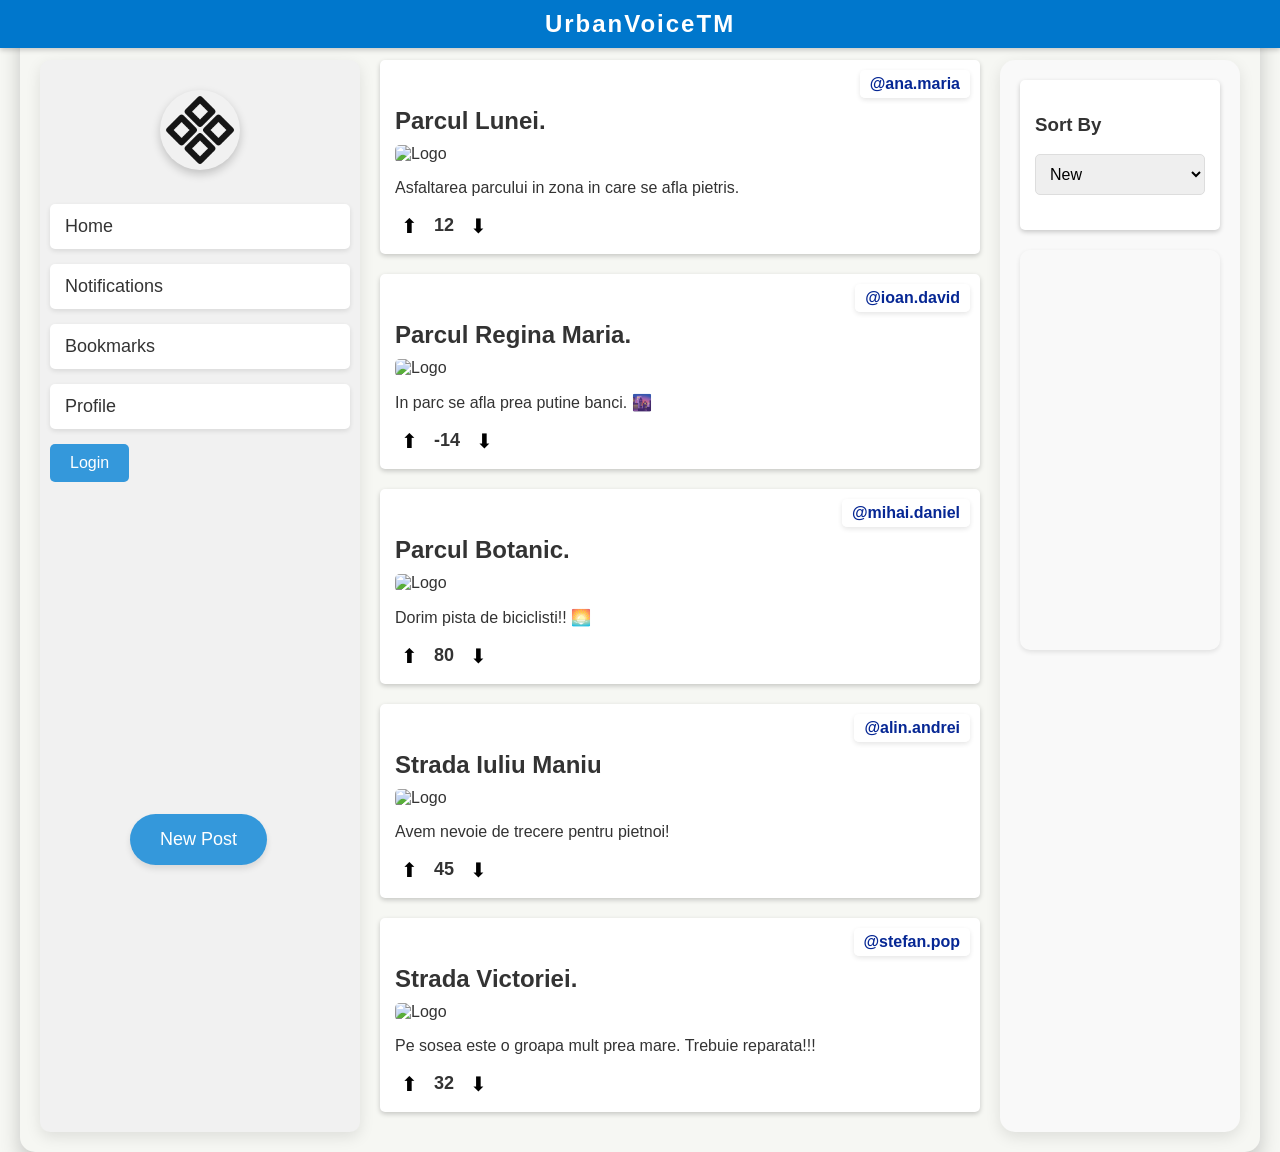
==== commit eeeb5261: "Update 4:14" ====
--- a/app/templates/index.html
+++ b/app/templates/index.html
@@ -42,20 +42,20 @@
   <div class="middle-column">
     <!-- Post 1 -->
     <div class="card post" data-post-id="1">
-        <span class="post-username">@jane_doe</span> <!-- Add username here -->
+        <span class="post-username">@ana.maria</span> <!-- Add username here -->
         <h4>Parcul Lunei.</h4>
         <img src="https://media.discordapp.net/attachments/1350152621536575593/1350800805409853460/Parc_Lunei-2.png?ex=67d80ec8&is=67d6bd48&hm=f030ab95ff095e1184a04ccf251322590106971377842afee7516ca1fa25ca73&=&format=webp&quality=lossless&width=1240&height=930" alt="Logo" onclick="goToAboutPage(this.src)">
         <p>Asfaltarea parcului in zona in care se afla pietris.</p>
         <div class="vote-buttons">
             <button class="upvote-btn">⬆</button>
-            <span class="vote-count">345</span>
+            <span class="vote-count">12</span>
             <button class="downvote-btn">⬇</button>
         </div>
     </div>
 
     <!-- Post 2 -->
     <div class="card post" data-post-id="2">
-        <span class="post-username">@john_smith</span> <!-- Add username here -->
+        <span class="post-username">@ioan.david</span> <!-- Add username here -->
         <h4>Parcul Regina Maria.</h4>
         <img src="https://cdn.discordapp.com/attachments/1350152621536575593/1350800927195402362/b4bf5f21-4974-4948-8343-f10f1957ce51.png?ex=67d80ee5&is=67d6bd65&hm=870dee03c5395ccd517234718c433ef2547c62f171d6f26f6fdc3b79ea884323&" alt="Logo" onclick="goToAboutPage(this.src)">
         <p>In parc se afla prea putine banci. 🌆</p>
@@ -68,6 +68,7 @@
 
     <!-- Post 3 -->
     <div class="card post" data-post-id="3">
+        <span class="post-username">@mihai.daniel</span> <!-- Add username here -->
         <h4>Parcul Botanic.</h4>
         <img src="https://cdn.discordapp.com/attachments/1350152621536575593/1350801066320724070/index.png?ex=67d80f06&is=67d6bd86&hm=1a987d5b569ba2b5b4ea1f01fb1326f7c45fd7702b66dfd90de7abb029329b69&" alt="Logo" onclick="goToAboutPage(this.src)">
         <p>Dorim pista de biciclisti!! 🌅</p>
@@ -80,6 +81,7 @@
 
     <!-- Post 4 -->
     <div class="card post" data-post-id="4">
+        <span class="post-username">@alin.andrei</span> <!-- Add username here -->
         <h4>Strada Iuliu Maniu</h4>
         <img src="https://cdn.discordapp.com/attachments/1350152621536575593/1350801428385366027/strada-Aries-2.png?ex=67d80f5d&is=67d6bddd&hm=3d0686070c60a436936b12f3d7b7e12c5cb7ebe1878013d15a96dd3c5af9fa57&" alt="Logo" onclick="goToAboutPage(this.src)">
         <p>Avem nevoie de trecere pentru pietnoi! </p>
@@ -92,6 +94,7 @@
 
     <!-- Post 5 -->
     <div class="card post" data-post-id="5">
+        <span class="post-username">@stefan.pop</span> <!-- Add username here -->
         <h4>Strada Victoriei.</h4>
         <img src="https://cdn.discordapp.com/attachments/1350152621536575593/1350802561778581545/image-2013-02-3-14146303-41-bulevardul-vasile-milea-intre-timisoara-drumul-taberei.png?ex=67d8106b&is=67d6beeb&hm=81cf3339149e10c4d1055053b32d2c6bb4b0f47837e7f4136a44f93d9871e2ac&" alt="Logo" onclick="goToAboutPage(this.src)">
         <p>Pe sosea este o groapa mult prea mare. Trebuie reparata!!!</p>
@@ -173,9 +176,9 @@
     <span class="close" onclick="closeProfileModal()">&times;</span>
     <h2>Profile</h2>
     <div class="profile-info">
-      <p><strong>Username:</strong> JaneDoe</p>
-      <p><strong>Email:</strong> jane.doe@example.com</p>
-      <p><strong>Bio:</strong> Lorem ipsum dolor sit amet, consectetur adipiscing elit.</p>
+      <p><strong>Username:</strong> Vlad Raul</p>
+      <p><strong>Email:</strong> vlad.raul@gmail.com</p>
+      <p><strong>Bio:</strong> Un cetatean Timisorean dispus sa imbunatateasca orasul.</p>
     </div>
   </div>
 </div>
@@ -202,24 +205,65 @@
 <button id="newPostBtn" class="new-post-btn">New Post</button>
 
 
-  <!-- Bookmarks Pop-Up Modal -->
+<!-- Bookmarks Pop-Up Modal -->
 <div id="bookmarksModal" class="modal">
-  <div class="modal-content">
-      <span id="closeBookmarksModal" class="close">&times;</span>
-      <h2>Bookmarks</h2>
-      <p>Your bookmarked items will appear here.</p>
-      <!-- You can add a list of bookmarks or any other content here -->
-  </div>
+    <div class="modal-content">
+        <span id="closeBookmarksModal" class="close">&times;</span>
+        <h2>Bookmarks</h2>
+        <ul class="bookmarks-list">
+            <li class="bookmark-item">
+                <a href="#">Bookmark 1: Beautiful Mountain View</a>
+            </li>
+            <li class="bookmark-item">
+                <a href="#">Bookmark 2: Exploring the City Streets</a>
+            </li>
+            <li class="bookmark-item">
+                <a href="#">Bookmark 3: Sunset at the Beach</a>
+            </li>
+        </ul>
+    </div>
 </div>
 
 <!-- Notifications Pop-Up Modal -->
 <div id="notificationsModal" class="modal">
-<div class="modal-content">
-  <span id="closeNotificationsModal" class="close">&times;</span>
-  <h2>Notifications</h2>
-  <p>Your notifications will appear here.</p>
-  <!-- You can add a list of notifications or any other content here -->
-</div>
+    <div class="modal-content">
+        <span id="closeNotificationsModal" class="close">&times;</span>
+        <h2>Notifications</h2>
+        <ul class="notifications-list">
+            <li class="notification-item">
+                <span class="notification-text">@simona.andreea upvoted your post: "Parcul Mare"</span>
+                <span class="notification-time">2 hours ago</span>
+            </li>
+            <li class="notification-item">
+                <span class="notification-text">@tudor.ana upvoted your post: "Parcul Mare"</span>
+                <span class="notification-time">3 hours ago</span>
+            </li>
+            <li class="notification-item">
+                <span class="notification-text">@Benjamin.emanuel upvoted your post: "Parcul Mare"</span>
+                <span class="notification-time">5 hours ago</span>
+            </li>
+            <li class="notification-item">
+                <span class="notification-text">@andrei.ioan upvoted your post: "Parcul Mare"</span>
+                <span class="notification-time">1 day ago</span>
+            </li>
+            <li class="notification-item">
+                <span class="notification-text">@ana.simona upvoted your post: "Parcul Mare"</span>
+                <span class="notification-time">1 day ago</span>
+            </li>
+            <li class="notification-item">
+                <span class="notification-text">@lamine.yamal upvoted your post: "Parcul Mare"</span>
+                <span class="notification-time">2 days ago</span>
+            </li>
+            <li class="notification-item">
+                <span class="notification-text">@raul.tudor upvoted your post: "Parcul Mare"</span>
+                <span class="notification-time">2 days ago</span>
+            </li>
+            <li class="notification-item">
+                <span class="notification-text">@pedri.gonzalez upvoted your post: "Parcul Mare"</span>
+                <span class="notification-time">3 days ago</span>
+            </li>
+        </ul>
+    </div>
 </div>
 
 <!-- Include the modal.js file -->
--- a/app/static/index.css
+++ b/app/static/index.css
@@ -19,10 +19,10 @@
 .container {
     max-width: 1200px;
     margin: auto;
-    padding: 20px;
+    padding: 60px 20px 20px; /* Increase the first value (100px) to push content down */
     display: flex;
     gap: 20px;
-    background-color: #f6f7f3; /* Match the body background */
+    background-color: #f6f7f3;
     border-radius: 15px;
     box-shadow: 0 10px 20px rgba(0, 0, 0, 0.2);
     animation: fadeIn 1s ease-in-out;
@@ -630,7 +630,7 @@
     position: fixed; /* Fixed position to stay at the top */
     top: 0;
     left: 0;
-    z-index: 1000; /* Ensure it stays above other content */
+    z-index: 3000; /* Ensure it stays above other content */
 }
 
 .top-bar-text {
@@ -643,8 +643,8 @@
     position: absolute; /* Position the username absolutely within the post */
     top: 10px; /* Distance from the top of the post */
     right: 10px; /* Distance from the right of the post */
-    font-size: 14px; /* Smaller than the title */
-    color: #666; /* Gray color to make it stand out but not overpower the title */
+    font-size: 16px; /* Smaller than the title */
+    color: #062794; /* Gray color to make it stand out but not overpower the title */
     font-weight: bold; /* Make it bold */
     background-color: rgba(255, 255, 255, 0.8); /* Semi-transparent white background */
     padding: 5px 10px; /* Add some padding */
@@ -656,4 +656,36 @@
 /* Ensure the post container has relative positioning */
 .post {
     position: relative; /* Required for absolute positioning of the username */
+}
+
+/* Notifications List Styling */
+.notifications-list {
+    list-style-type: none; /* Remove default bullet points */
+    padding: 0;
+    margin: 0;
+}
+
+.notification-item {
+    margin-bottom: 15px; /* Space between notifications */
+    padding: 10px;
+    background-color: #f9f9f9; /* Light background for each notification */
+    border-radius: 5px;
+    transition: background-color 0.3s ease;
+}
+
+.notification-item:hover {
+    background-color: #e0e0e0; /* Slightly darker background on hover */
+}
+
+.notification-text {
+    display: block; /* Ensure the text takes up the full width */
+    font-size: 14px;
+    color: #333; /* Dark text color */
+}
+
+.notification-time {
+    display: block; /* Ensure the time takes up the full width */
+    font-size: 12px;
+    color: #666; /* Gray text color */
+    margin-top: 5px; /* Space between text and time */
 }
